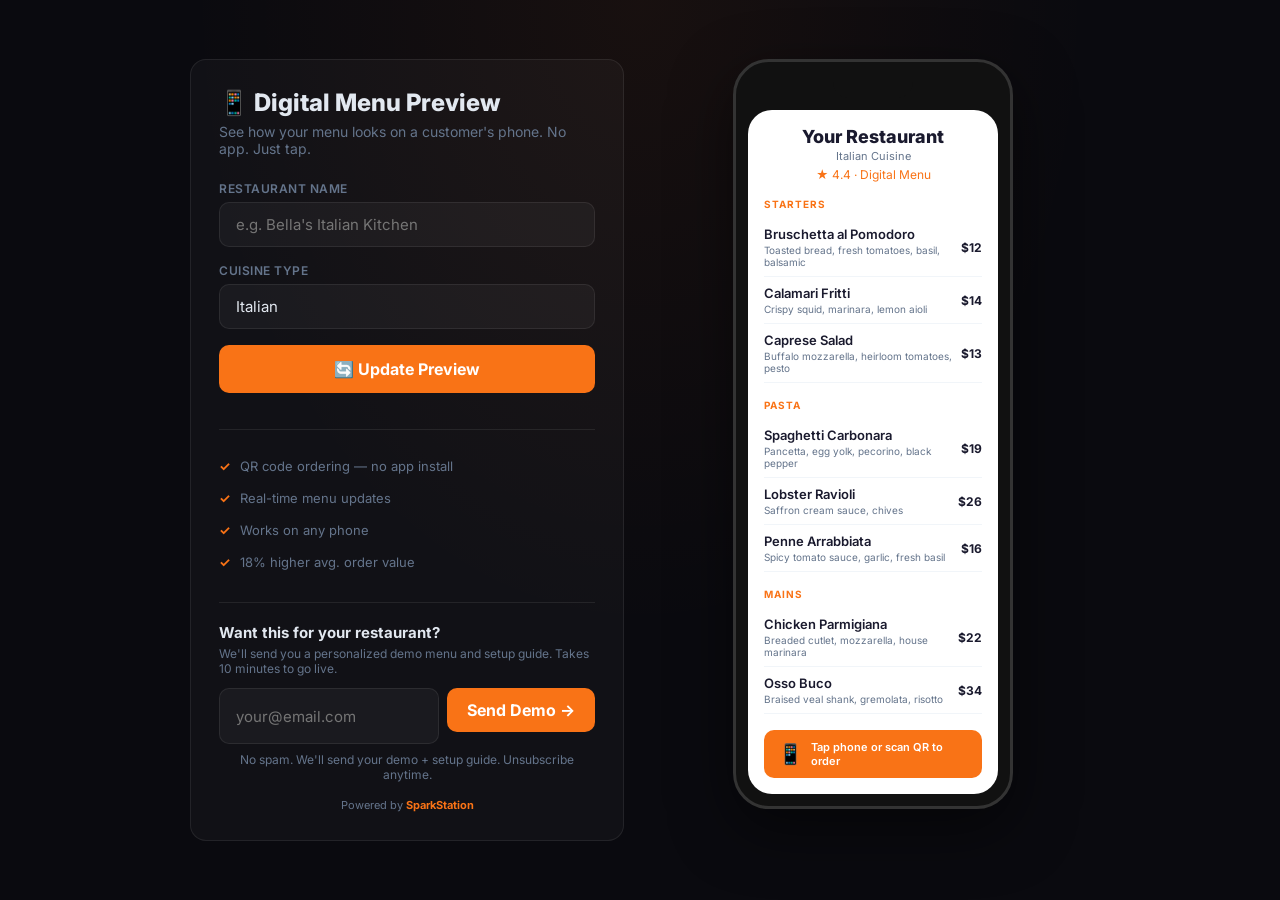
==== tools/digital-menu/index.html @ 57b10ac2 "Digital Menu Preview widget + landing page update + review audit endpoint - Digital Menu Preview: in" ====
<!DOCTYPE html>
<html lang="en">
<head>
  <meta charset="UTF-8">
  <meta name="viewport" content="width=device-width, initial-scale=1.0">
  <title>Digital Menu Preview — SparkStation</title>
  <meta name="description" content="See how your menu looks on a phone. QR code menus that convert — no app required.">
  <link rel="preconnect" href="https://fonts.googleapis.com">
  <link href="https://fonts.googleapis.com/css2?family=Inter:wght@400;500;600;700;800&display=swap" rel="stylesheet">
  <style>
    :root {
      --bg: #0a0a0f;
      --surface: rgba(255,255,255,0.03);
      --border: rgba(255,255,255,0.08);
      --text: #e2e8f0;
      --text-dim: #64748b;
      --orange: #f97316;
      --orange-glow: rgba(249,115,22,0.3);
      --radius: 16px;
      --radius-sm: 10px;
    }

    * { margin: 0; padding: 0; box-sizing: border-box; }

    body {
      font-family: 'Inter', -apple-system, sans-serif;
      background: var(--bg);
      color: var(--text);
      min-height: 100vh;
      display: flex;
      align-items: center;
      justify-content: center;
      padding: 20px;
      background-image: 
        radial-gradient(ellipse at 50% 0%, rgba(249,115,22,0.06) 0%, transparent 50%);
    }

    .container { width: 100%; max-width: 900px; }

    /* Layout */
    .tool-layout {
      display: grid;
      grid-template-columns: 1fr 1fr;
      gap: 32px;
      align-items: start;
    }

    @media (max-width: 768px) {
      .tool-layout { grid-template-columns: 1fr; max-width: 480px; margin: 0 auto; }
    }

    /* ── Left: Form + Info ──────────────────────────────────────── */
    .form-panel {
      background: var(--surface);
      border: 1px solid var(--border);
      border-radius: var(--radius);
      padding: 28px;
    }

    .form-panel h1 {
      font-size: 24px;
      font-weight: 800;
      margin-bottom: 6px;
    }

    .form-panel .subtitle {
      color: var(--text-dim);
      font-size: 14px;
      margin-bottom: 24px;
    }

    .field-label {
      display: block;
      font-size: 12px;
      font-weight: 600;
      color: var(--text-dim);
      text-transform: uppercase;
      letter-spacing: 0.5px;
      margin-bottom: 6px;
    }

    .text-input, select {
      width: 100%;
      background: rgba(255,255,255,0.04);
      border: 1px solid var(--border);
      border-radius: var(--radius-sm);
      padding: 12px 16px;
      color: var(--text);
      font-size: 15px;
      font-family: inherit;
      outline: none;
      transition: border-color 0.2s, box-shadow 0.2s;
      margin-bottom: 16px;
    }

    .text-input:focus, select:focus {
      border-color: var(--orange);
      box-shadow: 0 0 0 3px rgba(249,115,22,0.1);
    }

    select { appearance: none; cursor: pointer; }

    .cta-button {
      width: 100%;
      padding: 14px 24px;
      background: var(--orange);
      color: white;
      border: none;
      border-radius: var(--radius-sm);
      font-size: 16px;
      font-weight: 700;
      font-family: inherit;
      cursor: pointer;
      transition: background 0.2s, box-shadow 0.2s;
      margin-bottom: 12px;
    }

    .cta-button:hover {
      background: #ea580c;
      box-shadow: 0 0 30px var(--orange-glow);
    }

    .cta-button:disabled { opacity: 0.4; cursor: not-allowed; }

    /* Feature bullets */
    .features {
      margin-top: 24px;
      padding-top: 20px;
      border-top: 1px solid var(--border);
    }

    .feature {
      display: flex;
      align-items: center;
      gap: 10px;
      padding: 8px 0;
      font-size: 13px;
      color: var(--text-dim);
    }

    .feature .check { color: var(--orange); font-weight: 700; }

    /* ── Right: Phone Mockup ────────────────────────────────────── */
    .phone-panel {
      display: flex;
      justify-content: center;
    }

    .phone-mockup {
      width: 280px;
      background: #111;
      border: 3px solid #333;
      border-radius: 36px;
      padding: 12px;
      position: relative;
      box-shadow: 0 20px 60px rgba(0,0,0,0.5);
    }

    .phone-notch {
      width: 80px;
      height: 24px;
      background: #111;
      border-radius: 0 0 16px 16px;
      margin: 0 auto 12px;
    }

    .phone-screen {
      background: #fff;
      border-radius: 24px;
      overflow: hidden;
      min-height: 480px;
      padding: 16px;
      color: #1a1a2e;
      font-size: 12px;
    }

    .phone-screen .menu-header {
      text-align: center;
      margin-bottom: 16px;
    }

    .phone-screen .menu-name {
      font-size: 18px;
      font-weight: 800;
      color: #1a1a2e;
    }

    .phone-screen .menu-type {
      font-size: 11px;
      color: #64748b;
      margin-top: 2px;
    }

    .phone-screen .menu-rating {
      font-size: 12px;
      color: #f97316;
      margin-top: 4px;
    }

    .menu-category {
      font-size: 10px;
      font-weight: 700;
      text-transform: uppercase;
      color: #f97316;
      margin: 16px 0 8px;
      letter-spacing: 1px;
    }

    .menu-item {
      display: flex;
      justify-content: space-between;
      align-items: center;
      padding: 8px 0;
      border-bottom: 1px solid #f1f5f9;
    }

    .menu-item .item-name { font-weight: 600; font-size: 13px; }
    .menu-item .item-desc { font-size: 10px; color: #64748b; margin-top: 2px; }
    .menu-item .item-price { font-weight: 700; color: #1a1a2e; white-space: nowrap; margin-left: 8px; }

    .qr-badge {
      display: flex;
      align-items: center;
      gap: 8px;
      background: #f97316;
      color: white;
      padding: 10px 14px;
      border-radius: var(--radius-sm);
      margin-top: 16px;
      font-size: 11px;
      font-weight: 600;
    }

    .qr-badge .qr-icon { font-size: 20px; }

    /* Email Capture */
    .email-section {
      margin-top: 24px;
      padding-top: 20px;
      border-top: 1px solid var(--border);
    }

    .email-section h3 { font-size: 15px; font-weight: 700; margin-bottom: 4px; }
    .email-section p { font-size: 12px; color: var(--text-dim); margin-bottom: 12px; }

    .capture-row { display: flex; gap: 8px; }
    .capture-row .text-input { flex: 1; margin-bottom: 0; }
    .capture-row .cta-button { width: auto; white-space: nowrap; padding: 12px 20px; }

    @media (max-width: 768px) {
      .capture-row { flex-direction: column; }
      .capture-row .cta-button { width: 100%; }
    }

    .success-msg {
      text-align: center;
      padding: 12px;
      background: rgba(34,197,94,0.08);
      border: 1px solid rgba(34,197,94,0.15);
      border-radius: var(--radius-sm);
      color: #22c55e;
      font-weight: 600;
      font-size: 13px;
    }

    .hidden { display: none !important; }
    .capture-note { font-size: 10px; color: var(--text-dim); margin-top: 8px; text-align: center; }

    .spark-brand {
      text-align: center;
      font-size: 11px;
      color: var(--text-dim);
      margin-top: 16px;
    }

    .spark-brand span { color: var(--orange); font-weight: 700; }
  </style>
</head>
<body>
  <div class="container">
    <div class="tool-layout">
      <!-- Left Panel -->
      <div class="form-panel">
        <h1>📱 Digital Menu Preview</h1>
        <p class="subtitle">See how your menu looks on a customer's phone. No app. Just tap.</p>

        <label class="field-label">Restaurant Name</label>
        <input type="text" id="restaurant-name" class="text-input" placeholder="e.g. Bella's Italian Kitchen" oninput="updatePreview()">

        <label class="field-label">Cuisine Type</label>
        <select id="cuisine-type" onchange="updatePreview()">
          <option value="italian">Italian</option>
          <option value="american">American</option>
          <option value="mexican">Mexican</option>
          <option value="japanese">Japanese / Sushi</option>
          <option value="chinese">Chinese</option>
          <option value="indian">Indian</option>
          <option value="thai">Thai</option>
          <option value="bbq">BBQ / Smokehouse</option>
          <option value="bakery">Bakery / Café</option>
          <option value="other">Other</option>
        </select>

        <button class="cta-button" id="preview-btn" onclick="updatePreview()">
          🔄 Update Preview
        </button>

        <div class="features">
          <div class="feature"><span class="check">✓</span> QR code ordering — no app install</div>
          <div class="feature"><span class="check">✓</span> Real-time menu updates</div>
          <div class="feature"><span class="check">✓</span> Works on any phone</div>
          <div class="feature"><span class="check">✓</span> 18% higher avg. order value</div>
        </div>

        <!-- Email Capture -->
        <div class="email-section">
          <h3>Want this for your restaurant?</h3>
          <p>We'll send you a personalized demo menu and setup guide. Takes 10 minutes to go live.</p>
          <form id="capture-form" onsubmit="captureEmail(event)">
            <div class="capture-row">
              <input type="email" id="capture-email" class="text-input" placeholder="your@email.com" required>
              <button type="submit" class="cta-button" id="capture-btn">Send Demo →</button>
            </div>
          </form>
          <div id="capture-success" class="success-msg hidden">✅ Demo menu is on the way! Check your inbox.</div>
          <p class="capture-note">No spam. We'll send your demo + setup guide. Unsubscribe anytime.</p>
        </div>

        <p class="spark-brand">Powered by <span>SparkStation</span></p>
      </div>

      <!-- Right Panel: Phone Mockup -->
      <div class="phone-panel">
        <div class="phone-mockup">
          <div class="phone-notch"></div>
          <div class="phone-screen" id="phone-screen">
            <!-- Rendered by JS -->
          </div>
        </div>
      </div>
    </div>
  </div>

  <script>
    // Menu templates by cuisine
    const MENU_TEMPLATES = {
      italian: {
        categories: [
          { name: 'Starters', items: [
            { name: 'Bruschetta al Pomodoro', desc: 'Toasted bread, fresh tomatoes, basil, balsamic', price: '$12' },
            { name: 'Calamari Fritti', desc: 'Crispy squid, marinara, lemon aioli', price: '$14' },
            { name: 'Caprese Salad', desc: 'Buffalo mozzarella, heirloom tomatoes, pesto', price: '$13' },
          ]},
          { name: 'Pasta', items: [
            { name: 'Spaghetti Carbonara', desc: 'Pancetta, egg yolk, pecorino, black pepper', price: '$19' },
            { name: 'Lobster Ravioli', desc: 'Saffron cream sauce, chives', price: '$26' },
            { name: 'Penne Arrabbiata', desc: 'Spicy tomato sauce, garlic, fresh basil', price: '$16' },
          ]},
          { name: 'Mains', items: [
            { name: 'Chicken Parmigiana', desc: 'Breaded cutlet, mozzarella, house marinara', price: '$22' },
            { name: 'Osso Buco', desc: 'Braised veal shank, gremolata, risotto', price: '$34' },
          ]},
        ]
      },
      american: {
        categories: [
          { name: 'Starters', items: [
            { name: 'Loaded Nachos', desc: 'Tortilla chips, queso, jalapeños, sour cream', price: '$14' },
            { name: 'Buffalo Wings', desc: 'Classic hot sauce, blue cheese, celery', price: '$16' },
          ]},
          { name: 'Burgers', items: [
            { name: 'Classic Smash Burger', desc: 'Double patty, American cheese, special sauce', price: '$15' },
            { name: 'Bacon BBQ Burger', desc: 'Smoked bacon, cheddar, onion rings, BBQ sauce', price: '$18' },
            { name: 'Mushroom Swiss', desc: 'Sautéed mushrooms, Swiss cheese, truffle aioli', price: '$17' },
          ]},
          { name: 'Mains', items: [
            { name: 'Fish & Chips', desc: 'Beer-battered cod, fries, tartar sauce', price: '$19' },
            { name: 'BBQ Ribs', desc: 'Half rack, house dry rub, coleslaw, cornbread', price: '$28' },
          ]},
        ]
      },
      mexican: {
        categories: [
          { name: 'Antojitos', items: [
            { name: 'Guacamole Fresco', desc: 'Avocado, lime, cilantro, serrano, totopos', price: '$11' },
            { name: 'Elote Asado', desc: 'Grilled corn, cotija, chili-lime mayo', price: '$9' },
          ]},
          { name: 'Tacos', items: [
            { name: 'Al Pastor', desc: 'Marinated pork, pineapple, onion, cilantro', price: '$4.50' },
            { name: 'Carnitas', desc: 'Slow-cooked pork, pickled onion, salsa verde', price: '$5' },
            { name: 'Pescado', desc: 'Battered fish, cabbage slaw, chipotle crema', price: '$6' },
          ]},
          { name: 'Platos', items: [
            { name: 'Enchiladas Suizas', desc: 'Chicken, tomatillo cream, melted cheese', price: '$17' },
            { name: 'Carne Asada', desc: 'Grilled skirt steak, chimichurri, rice & beans', price: '$24' },
          ]},
        ]
      },
      japanese: {
        categories: [
          { name: 'Starters', items: [
            { name: 'Edamame', desc: 'Steamed soybeans, sea salt', price: '$6' },
            { name: 'Gyoza', desc: 'Pan-fried pork dumplings, ponzu', price: '$9' },
          ]},
          { name: 'Sushi Rolls', items: [
            { name: 'Spicy Tuna Roll', desc: 'Fresh tuna, spicy mayo, cucumber', price: '$14' },
            { name: 'Dragon Roll', desc: 'Eel, avocado, eel sauce, sesame', price: '$18' },
            { name: 'Rainbow Roll', desc: 'California roll topped with assorted sashimi', price: '$20' },
          ]},
          { name: 'Ramen', items: [
            { name: 'Tonkotsu Ramen', desc: 'Rich pork broth, chashu, soft egg, nori', price: '$16' },
            { name: 'Miso Ramen', desc: 'Fermented soybean broth, corn, butter, pork', price: '$15' },
          ]},
        ]
      },
      chinese: {
        categories: [
          { name: 'Dim Sum', items: [
            { name: 'Xiao Long Bao', desc: 'Soup dumplings, pork, ginger', price: '$10' },
            { name: 'Shrimp Har Gow', desc: 'Crystal dumplings, bamboo shoots', price: '$9' },
          ]},
          { name: 'Chef Specials', items: [
            { name: 'Kung Pao Chicken', desc: 'Wok-fried chicken, peanuts, Sichuan peppercorn', price: '$17' },
            { name: 'Mapo Tofu', desc: 'Silken tofu, ground pork, chili bean paste', price: '$15' },
            { name: 'Peking Duck', desc: 'Crispy roast duck, pancakes, hoisin, scallion', price: '$36' },
          ]},
        ]
      },
      indian: {
        categories: [
          { name: 'Street Food', items: [
            { name: 'Samosas', desc: 'Crispy pastry, spiced potato, mint chutney', price: '$8' },
            { name: 'Pani Puri', desc: 'Crisp shells, spiced water, tamarind', price: '$7' },
          ]},
          { name: 'Curries', items: [
            { name: 'Butter Chicken', desc: 'Tandoori chicken, tomato cream sauce, fenugreek', price: '$18' },
            { name: 'Lamb Vindaloo', desc: 'Spicy Goan curry, potatoes, vinegar', price: '$20' },
            { name: 'Palak Paneer', desc: 'Fresh spinach, Indian cottage cheese, cumin', price: '$15' },
          ]},
          { name: 'Breads', items: [
            { name: 'Garlic Naan', desc: 'Clay oven-baked, garlic butter, cilantro', price: '$5' },
          ]},
        ]
      },
      thai: {
        categories: [
          { name: 'Starters', items: [
            { name: 'Tom Yum Soup', desc: 'Spicy lemongrass soup, shrimp, mushrooms', price: '$10' },
            { name: 'Spring Rolls', desc: 'Crispy vegetable rolls, sweet chili', price: '$8' },
          ]},
          { name: 'Curries & Stir Fry', items: [
            { name: 'Green Curry', desc: 'Coconut milk, bamboo shoots, Thai basil', price: '$17' },
            { name: 'Pad Thai', desc: 'Rice noodles, shrimp, tamarind, peanuts', price: '$16' },
            { name: 'Pad Kra Pao', desc: 'Holy basil stir fry, ground pork, fried egg', price: '$15' },
          ]},
        ]
      },
      bbq: {
        categories: [
          { name: 'Smoked Meats', items: [
            { name: 'Texas Brisket', desc: '14-hour smoked, salt & pepper rub, by the lb', price: '$28' },
            { name: 'Pulled Pork', desc: 'Carolina gold sauce, slaw, brioche bun', price: '$16' },
            { name: 'St. Louis Ribs', desc: 'Full rack, dry rub, house BBQ sauce', price: '$32' },
          ]},
          { name: 'Sides', items: [
            { name: 'Mac & Cheese', desc: 'Smoked gouda, cheddar, breadcrumb crust', price: '$8' },
            { name: 'Collard Greens', desc: 'Braised with smoked turkey, pepper vinegar', price: '$7' },
            { name: 'Cornbread', desc: 'Cast iron baked, honey butter', price: '$6' },
          ]},
        ]
      },
      bakery: {
        categories: [
          { name: 'Pastries', items: [
            { name: 'Croissant', desc: 'Buttery, flaky, baked fresh daily', price: '$4.50' },
            { name: 'Pain au Chocolat', desc: 'Dark chocolate, layered pastry', price: '$5.50' },
          ]},
          { name: 'Coffee', items: [
            { name: 'Latte', desc: 'Double espresso, steamed milk', price: '$5' },
            { name: 'Cappuccino', desc: 'Espresso, foamed milk, cocoa dust', price: '$4.50' },
            { name: 'Cold Brew', desc: '18-hour steep, smooth finish', price: '$5.50' },
          ]},
          { name: 'Cakes', items: [
            { name: 'Tiramisu', desc: 'Espresso-soaked ladyfingers, mascarpone', price: '$9' },
            { name: 'Cheesecake', desc: 'New York style, berry compote', price: '$8.50' },
          ]},
        ]
      },
    };

    // Default template
    const DEFAULT_TEMPLATE = MENU_TEMPLATES.italian;

    function updatePreview() {
      const name = document.getElementById('restaurant-name').value.trim() || 'Your Restaurant';
      const cuisine = document.getElementById('cuisine-type').value;
      const template = MENU_TEMPLATES[cuisine] || DEFAULT_TEMPLATE;
      const rating = (3.8 + Math.random() * 1.0).toFixed(1);

      let html = `
        <div class="menu-header">
          <div class="menu-name">${escapeHtml(name)}</div>
          <div class="menu-type">${cuisine.charAt(0).toUpperCase() + cuisine.slice(1)} Cuisine</div>
          <div class="menu-rating">★ ${rating} · Digital Menu</div>
        </div>
      `;

      template.categories.forEach(cat => {
        html += `<div class="menu-category">${cat.name}</div>`;
        cat.items.forEach(item => {
          html += `
            <div class="menu-item">
              <div>
                <div class="item-name">${escapeHtml(item.name)}</div>
                <div class="item-desc">${escapeHtml(item.desc)}</div>
              </div>
              <div class="item-price">${escapeHtml(item.price)}</div>
            </div>
          `;
        });
      });

      html += `
        <div class="qr-badge">
          <span class="qr-icon">📱</span>
          <span>Tap phone or scan QR to order</span>
        </div>
      `;

      document.getElementById('phone-screen').innerHTML = html;
    }

    function escapeHtml(str) {
      const div = document.createElement('div');
      div.textContent = str;
      return div.innerHTML;
    }

    async function captureEmail(e) {
      e.preventDefault();
      const email = document.getElementById('capture-email').value.trim();
      if (!email || !email.includes('@')) return;

      const btn = document.getElementById('capture-btn');
      btn.disabled = true;
      btn.textContent = 'Sending...';

      const name = document.getElementById('restaurant-name').value.trim() || 'Unknown';
      const cuisine = document.getElementById('cuisine-type').value;

      try {
        await fetch('https://futvvdqymbivfuoswrue.supabase.co/rest/v1/email_captures', {
          method: 'POST',
          headers: {
            'apikey': 'eyJhbG...MVKQ',
            'Authorization': 'Bearer eyJhbG...lZqg',
            'Content-Type': 'application/json',
            'Prefer': 'return=minimal',
          },
          body: JSON.stringify({
            email,
            source: 'digital_menu',
            metadata: { restaurant_name: name, cuisine_type: cuisine },
          }),
        });
      } catch (_) {}

      document.getElementById('capture-form').classList.add('hidden');
      document.getElementById('capture-success').classList.remove('hidden');
    }

    // Initial render
    updatePreview();
  </script>
</body>
</html>
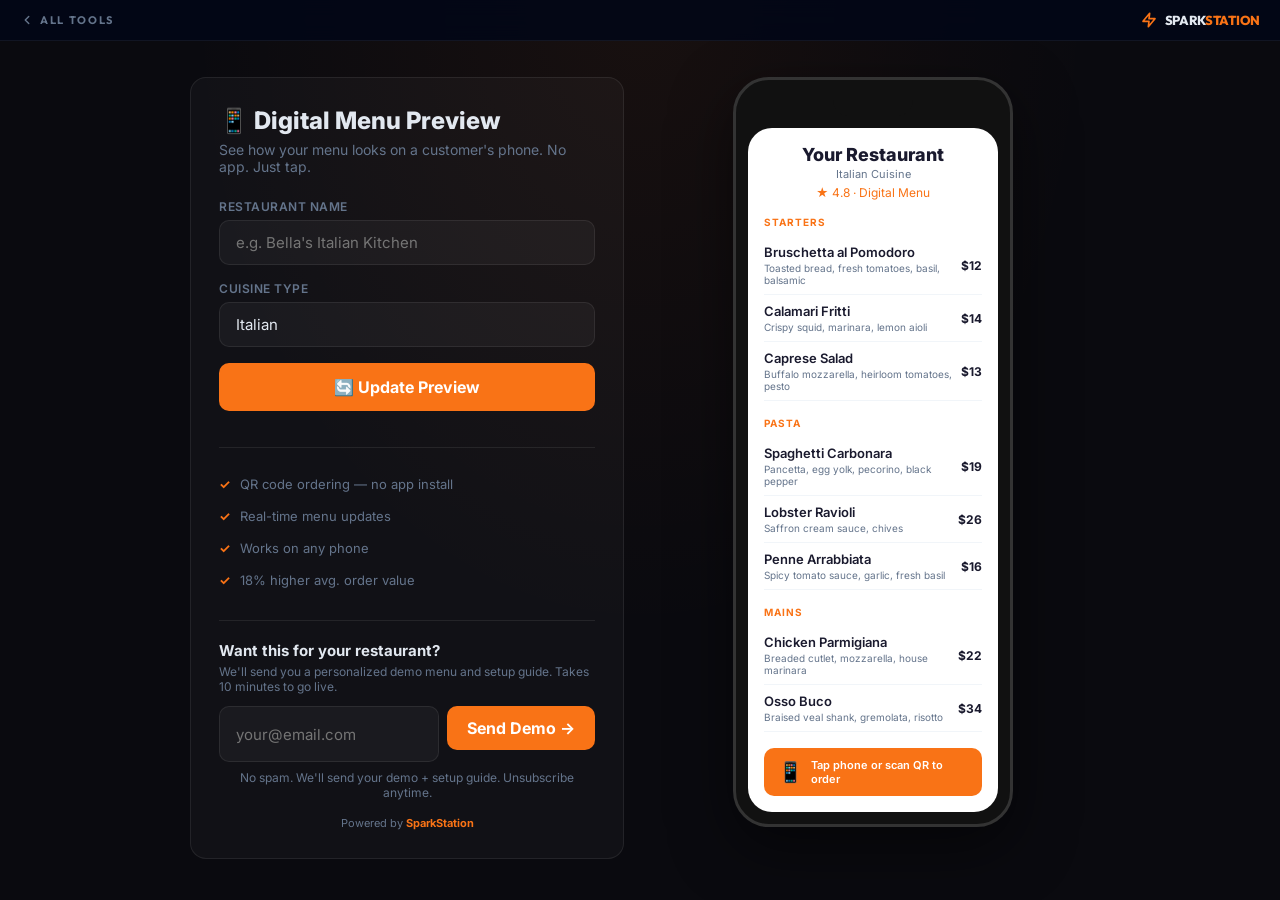
==== commit 3ced8cff: "fix: add tool header with back nav + branding to review audit and digital menu" ====
--- a/tools/digital-menu/index.html
+++ b/tools/digital-menu/index.html
@@ -6,7 +6,7 @@
   <title>Digital Menu Preview — SparkStation</title>
   <meta name="description" content="See how your menu looks on a phone. QR code menus that convert — no app required.">
   <link rel="preconnect" href="https://fonts.googleapis.com">
-  <link href="https://fonts.googleapis.com/css2?family=Inter:wght@400;500;600;700;800&display=swap" rel="stylesheet">
+  <link href="https://fonts.googleapis.com/css2?family=Outfit:wght@300;400;600;800;900&family=Inter:wght@400;500;600;700;800&display=swap" rel="stylesheet">
   <style>
     :root {
       --bg: #0a0a0f;
@@ -34,6 +34,53 @@
       background-image: 
         radial-gradient(ellipse at 50% 0%, rgba(249,115,22,0.06) 0%, transparent 50%);
     }
+
+    /* ── Tool Header ────────────────────────────────────────────── */
+    .tool-header {
+      position: fixed;
+      top: 0; left: 0; right: 0;
+      z-index: 100;
+      display: flex;
+      align-items: center;
+      justify-content: space-between;
+      padding: 12px 20px;
+      background: rgba(2, 6, 23, 0.85);
+      backdrop-filter: blur(12px);
+      -webkit-backdrop-filter: blur(12px);
+      border-bottom: 1px solid rgba(255, 255, 255, 0.06);
+    }
+
+    .tool-header-back {
+      display: flex;
+      align-items: center;
+      gap: 6px;
+      font-family: 'Outfit', sans-serif;
+      font-size: 11px;
+      font-weight: 700;
+      letter-spacing: 0.15em;
+      text-transform: uppercase;
+      color: var(--text-dim);
+      text-decoration: none;
+      transition: color 0.2s;
+    }
+    .tool-header-back:hover { color: var(--text); }
+
+    .tool-header-brand {
+      display: flex;
+      align-items: center;
+      gap: 8px;
+      text-decoration: none;
+      font-family: 'Outfit', sans-serif;
+      font-size: 13px;
+      font-weight: 800;
+      letter-spacing: -0.3px;
+      text-transform: uppercase;
+      color: var(--text);
+    }
+    .tool-header-brand .accent { color: var(--orange); }
+    .tool-header-brand svg { color: var(--orange); }
+
+    body { padding-top: 56px; }
 
     .container { width: 100%; max-width: 900px; }
 
@@ -277,6 +324,18 @@
   </style>
 </head>
 <body>
+  <!-- Tool Header -->
+  <header class="tool-header">
+    <a href="/" class="tool-header-back">
+      <svg width="14" height="14" viewBox="0 0 24 24" fill="none" stroke="currentColor" stroke-width="2.5" stroke-linecap="round" stroke-linejoin="round"><polyline points="15 18 9 12 15 6"/></svg>
+      All Tools
+    </a>
+    <a href="/" class="tool-header-brand">
+      <svg width="16" height="16" viewBox="0 0 24 24" fill="none" stroke="currentColor" stroke-width="2.5" stroke-linecap="round" stroke-linejoin="round"><polygon points="13 2 3 14 12 14 11 22 21 10 12 10 13 2"/></svg>
+      <span>Spark<span class="accent">Station</span></span>
+    </a>
+  </header>
+
   <div class="container">
     <div class="tool-layout">
       <!-- Left Panel -->
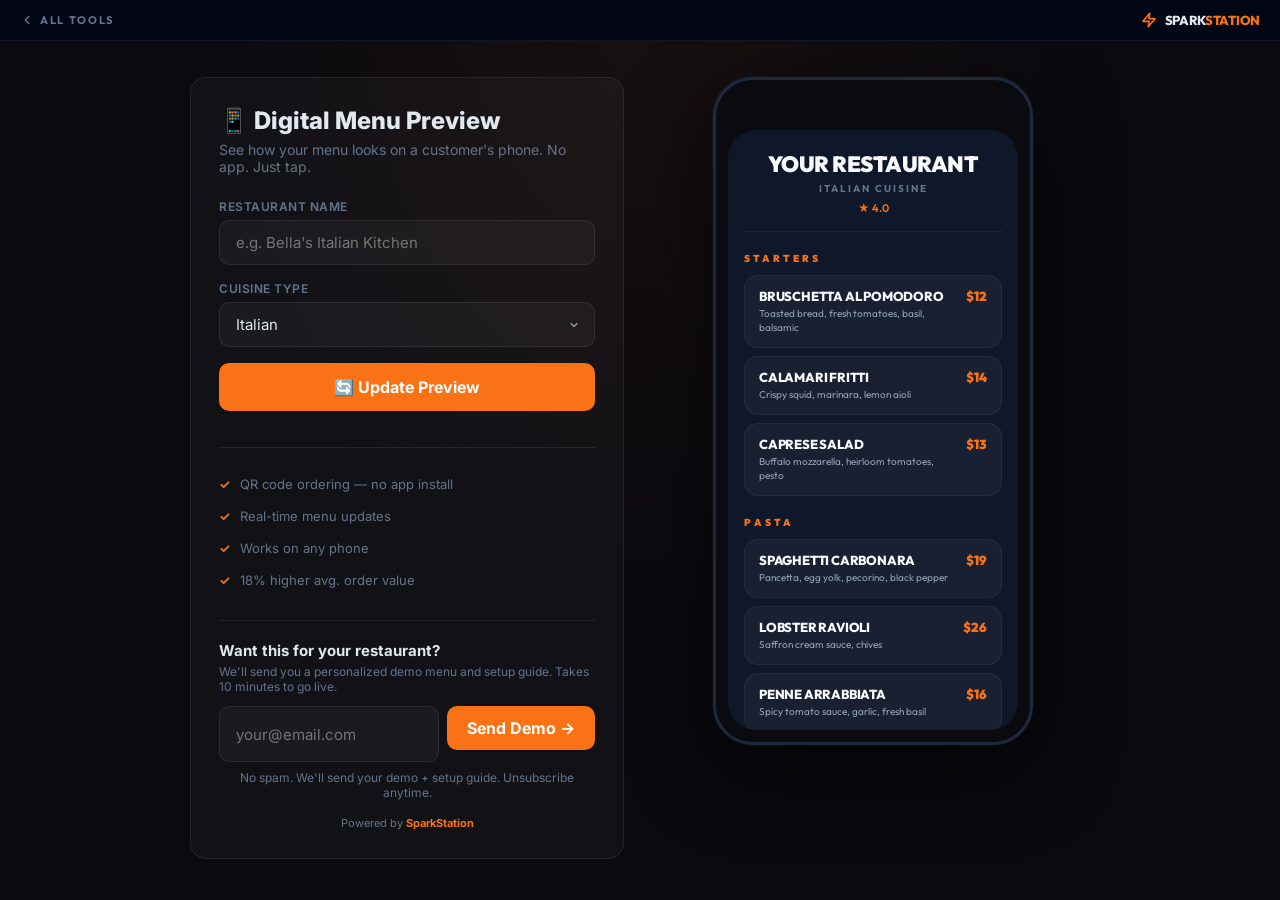
==== commit 4c88ec1b: "fix: rewrite phone mockup — dark theme, glass cards, Outfit typography, match SPA Menu.jsx design" ====
--- a/tools/digital-menu/index.html
+++ b/tools/digital-menu/index.html
@@ -145,7 +145,29 @@
       box-shadow: 0 0 0 3px rgba(249,115,22,0.1);
     }
 
-    select { appearance: none; cursor: pointer; }
+    select { 
+      appearance: none; 
+      -webkit-appearance: none;
+      -moz-appearance: none;
+      cursor: pointer;
+      background-image: url("data:image/svg+xml,%3Csvg xmlns='http://www.w3.org/2000/svg' width='12' height='12' viewBox='0 0 24 24' fill='none' stroke='%2394a3b8' stroke-width='2.5' stroke-linecap='round' stroke-linejoin='round'%3E%3Cpolyline points='6 9 12 15 18 9'/%3E%3C/svg%3E");
+      background-repeat: no-repeat;
+      background-position: right 14px center;
+      padding-right: 40px;
+    }
+
+    select option {
+      background: #0f172a;
+      color: #f8fafc;
+      font-family: 'Outfit', 'Inter', sans-serif;
+      font-size: 14px;
+      padding: 12px;
+    }
+
+    select:-moz-focusring {
+      color: transparent;
+      text-shadow: 0 0 0 var(--text);
+    }
 
     .cta-button {
       width: 100%;
@@ -191,94 +213,133 @@
     .phone-panel {
       display: flex;
       justify-content: center;
+      align-items: flex-start;
     }
 
     .phone-mockup {
-      width: 280px;
-      background: #111;
-      border: 3px solid #333;
-      border-radius: 36px;
+      width: 320px;
+      max-width: 100%;
+      background: #0a0a0f;
+      border: 3px solid #1e293b;
+      border-radius: 40px;
       padding: 12px;
-      position: relative;
-      box-shadow: 0 20px 60px rgba(0,0,0,0.5);
+      position: sticky;
+      top: 72px;
+      box-shadow: 0 24px 80px rgba(0,0,0,0.6), 0 0 0 1px rgba(255,255,255,0.04);
     }
 
     .phone-notch {
-      width: 80px;
-      height: 24px;
-      background: #111;
-      border-radius: 0 0 16px 16px;
-      margin: 0 auto 12px;
+      width: 100px;
+      height: 28px;
+      background: #0a0a0f;
+      border-radius: 0 0 20px 20px;
+      margin: 0 auto 10px;
     }
 
     .phone-screen {
-      background: #fff;
-      border-radius: 24px;
-      overflow: hidden;
-      min-height: 480px;
-      padding: 16px;
-      color: #1a1a2e;
-      font-size: 12px;
-    }
-
+      background: #0f172a;
+      border-radius: 28px;
+      overflow-y: auto;
+      overflow-x: hidden;
+      max-height: 600px;
+      padding: 20px 16px 16px;
+      color: #f8fafc;
+      font-size: 13px;
+      font-family: 'Outfit', 'Inter', sans-serif;
+    }
+
+    /* ── Menu Content Inside Phone ─────────────────────────────── */
     .phone-screen .menu-header {
       text-align: center;
-      margin-bottom: 16px;
+      margin-bottom: 20px;
+      padding-bottom: 16px;
+      border-bottom: 1px solid rgba(255,255,255,0.06);
     }
 
     .phone-screen .menu-name {
-      font-size: 18px;
-      font-weight: 800;
-      color: #1a1a2e;
+      font-family: 'Outfit', sans-serif;
+      font-size: 22px;
+      font-weight: 900;
+      text-transform: uppercase;
+      letter-spacing: -0.5px;
+      color: #f8fafc;
     }
 
     .phone-screen .menu-type {
-      font-size: 11px;
-      color: #64748b;
-      margin-top: 2px;
-    }
-
-    .phone-screen .menu-rating {
-      font-size: 12px;
-      color: #f97316;
-      margin-top: 4px;
-    }
-
-    .menu-category {
       font-size: 10px;
       font-weight: 700;
-      text-transform: uppercase;
+      color: #64748b;
+      text-transform: uppercase;
+      letter-spacing: 0.2em;
+      margin-top: 4px;
+    }
+
+    .phone-screen .menu-rating {
+      font-size: 11px;
+      font-weight: 600;
       color: #f97316;
-      margin: 16px 0 8px;
-      letter-spacing: 1px;
-    }
-
-    .menu-item {
+      margin-top: 6px;
+    }
+
+    .phone-screen .menu-category-label {
+      font-family: 'Outfit', sans-serif;
+      font-size: 10px;
+      font-weight: 900;
+      text-transform: uppercase;
+      letter-spacing: 0.3em;
+      color: #f97316;
+      margin: 20px 0 10px;
+    }
+    .phone-screen .menu-category-label:first-of-type { margin-top: 0; }
+
+    .phone-screen .menu-card {
+      background: rgba(255,255,255,0.04);
+      border: 1px solid rgba(255,255,255,0.06);
+      border-radius: 14px;
+      padding: 12px 14px;
       display: flex;
       justify-content: space-between;
-      align-items: center;
-      padding: 8px 0;
-      border-bottom: 1px solid #f1f5f9;
-    }
-
-    .menu-item .item-name { font-weight: 600; font-size: 13px; }
-    .menu-item .item-desc { font-size: 10px; color: #64748b; margin-top: 2px; }
-    .menu-item .item-price { font-weight: 700; color: #1a1a2e; white-space: nowrap; margin-left: 8px; }
-
-    .qr-badge {
-      display: flex;
-      align-items: center;
-      gap: 8px;
-      background: #f97316;
-      color: white;
-      padding: 10px 14px;
-      border-radius: var(--radius-sm);
-      margin-top: 16px;
-      font-size: 11px;
-      font-weight: 600;
-    }
-
-    .qr-badge .qr-icon { font-size: 20px; }
+      align-items: flex-start;
+      gap: 10px;
+      margin-bottom: 8px;
+    }
+
+    .phone-screen .menu-card .card-info { min-width: 0; }
+    .phone-screen .menu-card .card-name {
+      font-family: 'Outfit', sans-serif;
+      font-size: 13px;
+      font-weight: 800;
+      text-transform: uppercase;
+      letter-spacing: -0.2px;
+      color: #f8fafc;
+    }
+    .phone-screen .menu-card .card-desc {
+      font-size: 10px;
+      color: #94a3b8;
+      margin-top: 3px;
+      line-height: 1.4;
+    }
+    .phone-screen .menu-card .card-price {
+      font-family: 'Outfit', sans-serif;
+      font-size: 13px;
+      font-weight: 900;
+      color: #f97316;
+      white-space: nowrap;
+      flex-shrink: 0;
+    }
+
+    .phone-screen .phone-footer {
+      text-align: center;
+      margin-top: 20px;
+      padding-top: 12px;
+      border-top: 1px solid rgba(255,255,255,0.06);
+      font-size: 8px;
+      font-weight: 700;
+      text-transform: uppercase;
+      letter-spacing: 0.2em;
+      color: #475569;
+    }
+    .phone-screen .phone-footer span { color: #f97316; }
 
     /* Email Capture */
     .email-section {
@@ -560,29 +621,28 @@
         <div class="menu-header">
           <div class="menu-name">${escapeHtml(name)}</div>
           <div class="menu-type">${cuisine.charAt(0).toUpperCase() + cuisine.slice(1)} Cuisine</div>
-          <div class="menu-rating">★ ${rating} · Digital Menu</div>
+          <div class="menu-rating">★ ${rating}</div>
         </div>
       `;
 
       template.categories.forEach(cat => {
-        html += `<div class="menu-category">${cat.name}</div>`;
+        html += `<div class="menu-category-label">${cat.name}</div>`;
         cat.items.forEach(item => {
           html += `
-            <div class="menu-item">
-              <div>
-                <div class="item-name">${escapeHtml(item.name)}</div>
-                <div class="item-desc">${escapeHtml(item.desc)}</div>
+            <div class="menu-card">
+              <div class="card-info">
+                <div class="card-name">${escapeHtml(item.name)}</div>
+                <div class="card-desc">${escapeHtml(item.desc)}</div>
               </div>
-              <div class="item-price">${escapeHtml(item.price)}</div>
+              <div class="card-price">${escapeHtml(item.price)}</div>
             </div>
           `;
         });
       });
 
       html += `
-        <div class="qr-badge">
-          <span class="qr-icon">📱</span>
-          <span>Tap phone or scan QR to order</span>
+        <div class="phone-footer">
+          Powered by <span>SparkStation</span>
         </div>
       `;
 
